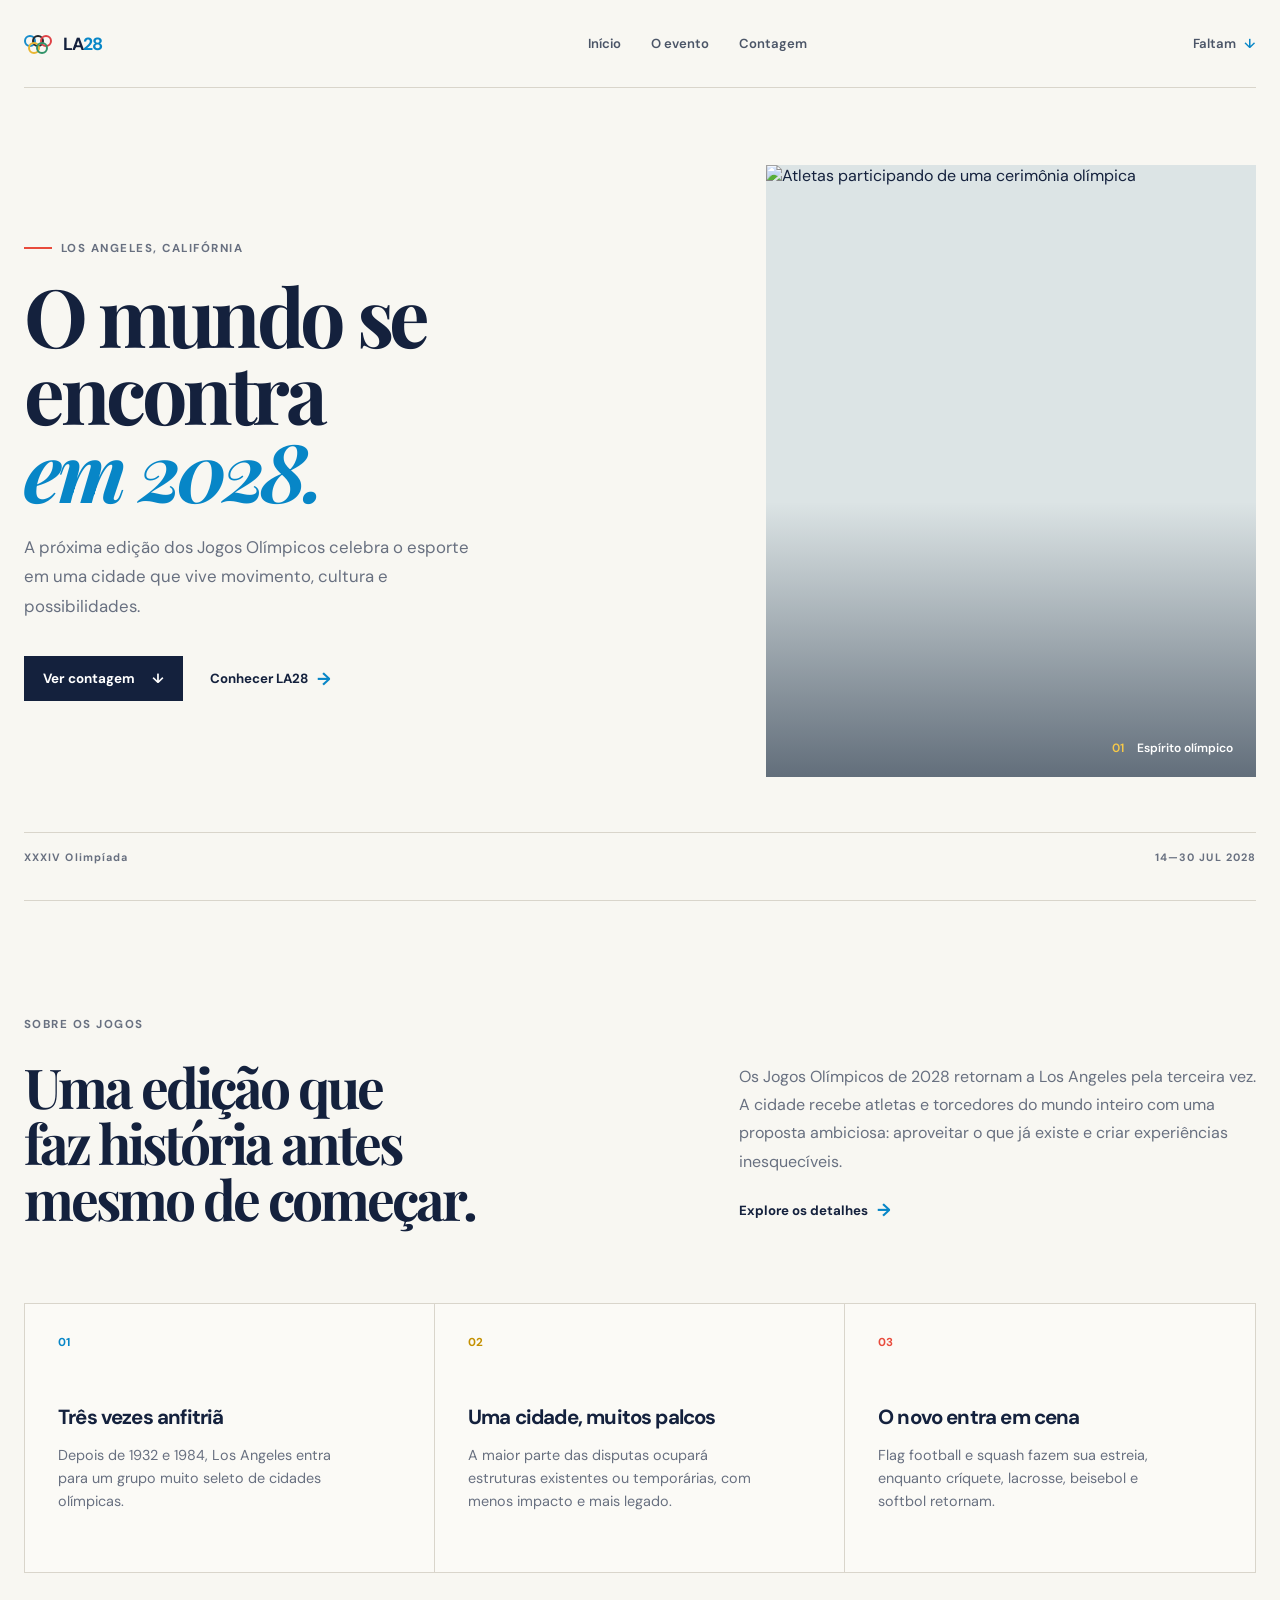
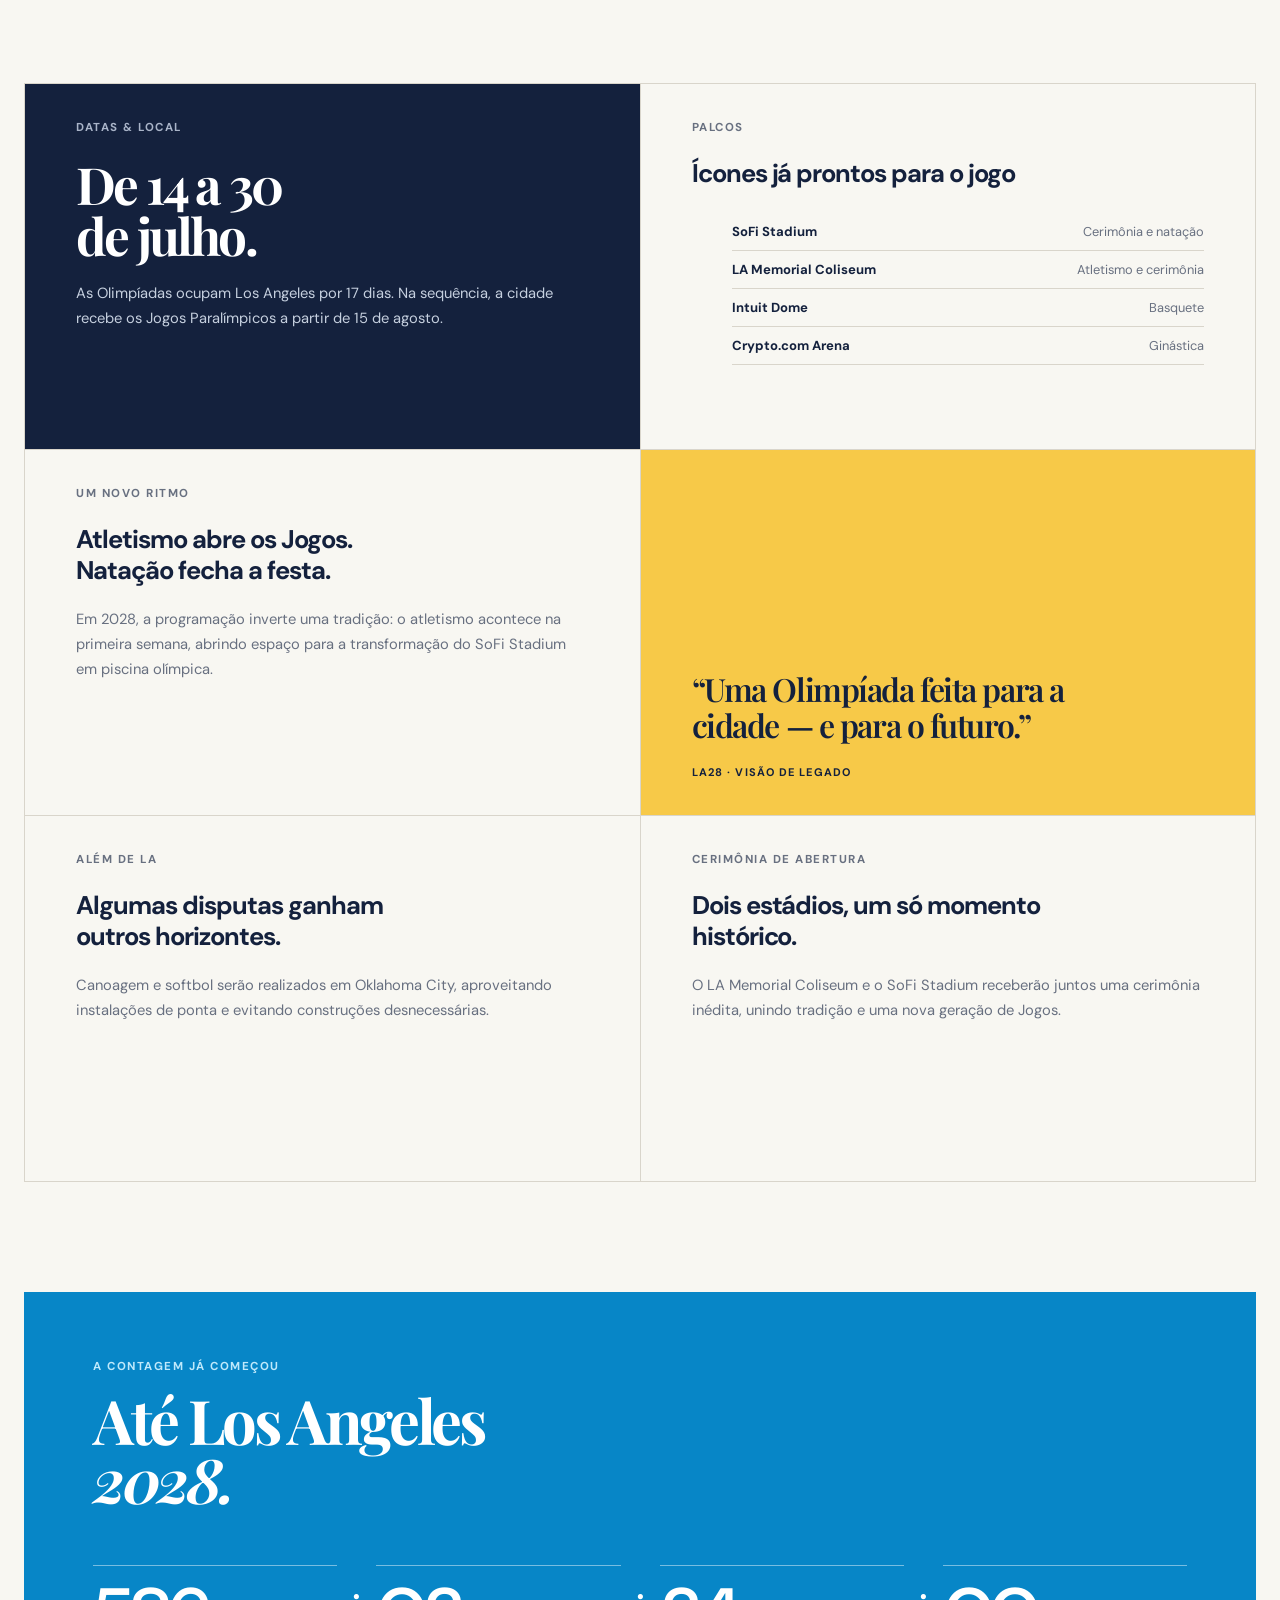
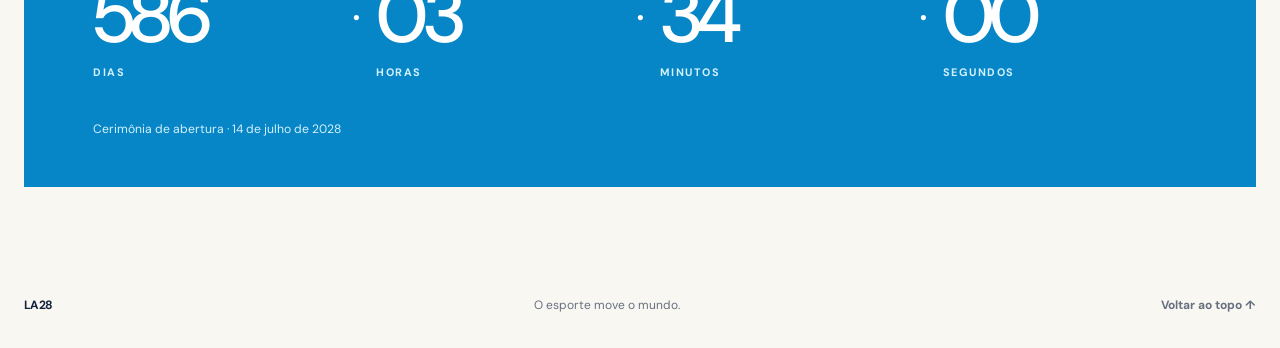
==== ContagemRegressiva/index.html @ 3d0eb28b "projetoContagem" ====
<!DOCTYPE html>
<html lang="pt-BR">
<head>
  <meta charset="UTF-8">
  <meta name="viewport" content="width=device-width, initial-scale=1.0">
  <meta name="description" content="Contagem regressiva para os Jogos Olímpicos de Los Angeles 2028.">
  <title>LA28 — Contagem regressiva</title>
  <link rel="preconnect" href="https://fonts.googleapis.com">
  <link rel="preconnect" href="https://fonts.gstatic.com" crossorigin>
  <link href="https://fonts.googleapis.com/css2?family=DM+Sans:opsz,wght@9..40,400;9..40,500;9..40,600;9..40,700&family=Playfair+Display:ital,wght@600;700&display=swap" rel="stylesheet">
  <link rel="stylesheet" href="style.css">
</head>
<body>
  <header class="site-header">
    <a class="brand" href="#inicio" aria-label="Ir para o início"><span class="brand-mark" aria-hidden="true"><i></i><i></i><i></i><i></i><i></i></span><span>LA<span>28</span></span></a>
    <nav aria-label="Navegação principal"><a href="#inicio">Início</a><a href="#sobre">O evento</a><a href="#contagem">Contagem</a></nav>
    <a class="header-link" href="#contagem">Faltam <span aria-hidden="true">↓</span></a>
  </header>
  <main>
    <section class="hero" id="inicio" aria-labelledby="hero-title">
      <div class="hero-copy">
        <p class="eyebrow"><span></span> Los Angeles, Califórnia</p>
        <h1 id="hero-title">O mundo se encontra<br><em>em 2028.</em></h1>
        <p class="hero-text">A próxima edição dos Jogos Olímpicos celebra o esporte em uma cidade que vive movimento, cultura e possibilidades.</p>
        <div class="hero-actions"><a class="button button-dark" href="#contagem">Ver contagem <span>↓</span></a><a class="text-link" href="#sobre">Conhecer LA28 <span>→</span></a></div>
      </div>
      <div class="hero-visual" aria-label="Imagens dos Jogos Olímpicos">
        <img src="https://segredosdomundo.r7.com/wp-content/uploads/2024/07/jogos-olimpicos-2-scaled.jpg" alt="Atletas participando de uma cerimônia olímpica" class="slide active">
        <img src="https://static.escolakids.uol.com.br/2024/06/cerimonia-de-abertura-das-olimpiadas-jogos-olimpicos-de-inverno-realizadas-em-beijing-na-china.jpg" alt="Cerimônia de abertura dos Jogos Olímpicos" class="slide">
        <img src="https://www.brasildefato.com.br/wp-content/uploads/2024/09/image_processing20240805-3906267-zywnuu.webp" alt="Público celebrando os Jogos Olímpicos" class="slide">
        <div class="visual-caption"><span class="slide-index">01</span><span>Espírito olímpico</span></div>
      </div>
      <div class="hero-meta"><span>XXXIV Olimpíada</span><span>14—30 JUL 2028</span></div>
    </section>
    <section class="intro" id="sobre" aria-labelledby="intro-title">
      <p class="section-label">Sobre os Jogos</p>
      <div class="intro-grid"><h2 id="intro-title">Uma edição que<br>faz história antes<br>mesmo de começar.</h2><div><p>Os Jogos Olímpicos de 2028 retornam a Los Angeles pela terceira vez. A cidade recebe atletas e torcedores do mundo inteiro com uma proposta ambiciosa: aproveitar o que já existe e criar experiências inesquecíveis.</p><a class="text-link" href="#detalhes">Explore os detalhes <span>→</span></a></div></div>
    </section>
    <section class="highlights" aria-label="Destaques de LA28">
      <article class="highlight-card accent-blue"><p class="card-number">01</p><h3>Três vezes anfitriã</h3><p>Depois de 1932 e 1984, Los Angeles entra para um grupo muito seleto de cidades olímpicas.</p></article>
      <article class="highlight-card accent-yellow"><p class="card-number">02</p><h3>Uma cidade, muitos palcos</h3><p>A maior parte das disputas ocupará estruturas existentes ou temporárias, com menos impacto e mais legado.</p></article>
      <article class="highlight-card accent-red"><p class="card-number">03</p><h3>O novo entra em cena</h3><p>Flag football e squash fazem sua estreia, enquanto críquete, lacrosse, beisebol e softbol retornam.</p></article>
    </section>
    <section class="details" id="detalhes" aria-label="Detalhes dos Jogos Olímpicos de 2028">
      <article class="detail-block detail-lead"><p class="section-label">Datas & local</p><h2>De 14 a 30<br>de julho.</h2><p>As Olimpíadas ocupam Los Angeles por 17 dias. Na sequência, a cidade recebe os Jogos Paralímpicos a partir de 15 de agosto.</p></article>
      <article class="detail-block"><p class="section-label">Palcos</p><h3>Ícones já prontos para o jogo</h3><ul class="venue-list"><li><strong>SoFi Stadium</strong><span>Cerimônia e natação</span></li><li><strong>LA Memorial Coliseum</strong><span>Atletismo e cerimônia</span></li><li><strong>Intuit Dome</strong><span>Basquete</span></li><li><strong>Crypto.com Arena</strong><span>Ginástica</span></li></ul></article>
      <article class="detail-block"><p class="section-label">Um novo ritmo</p><h3>Atletismo abre os Jogos. Natação fecha a festa.</h3><p>Em 2028, a programação inverte uma tradição: o atletismo acontece na primeira semana, abrindo espaço para a transformação do SoFi Stadium em piscina olímpica.</p></article>
      <article class="detail-block detail-quote"><p>“Uma Olimpíada feita para a cidade — e para o futuro.”</p><span>LA28 · visão de legado</span></article>
      <article class="detail-block"><p class="section-label">Além de LA</p><h3>Algumas disputas ganham outros horizontes.</h3><p>Canoagem e softbol serão realizados em Oklahoma City, aproveitando instalações de ponta e evitando construções desnecessárias.</p></article>
      <article class="detail-block"><p class="section-label">Cerimônia de abertura</p><h3>Dois estádios, um só momento histórico.</h3><p>O LA Memorial Coliseum e o SoFi Stadium receberão juntos uma cerimônia inédita, unindo tradição e uma nova geração de Jogos.</p></article>
    </section>
    <section class="countdown-section" id="contagem" aria-labelledby="countdown-title">
      <div class="countdown-heading"><div><p class="section-label">A contagem já começou</p><h2 id="countdown-title">Até Los Angeles<br><em>2028.</em></h2></div></div>
      <div class="countdown" aria-live="polite" aria-label="Tempo restante até os Jogos Olímpicos de 2028"><div class="time-unit"><strong id="days">000</strong><span>Dias</span></div><span class="time-separator" aria-hidden="true">:</span><div class="time-unit"><strong id="hours">00</strong><span>Horas</span></div><span class="time-separator" aria-hidden="true">:</span><div class="time-unit"><strong id="minutes">00</strong><span>Minutos</span></div><span class="time-separator" aria-hidden="true">:</span><div class="time-unit"><strong id="seconds">00</strong><span>Segundos</span></div></div>
      <p class="countdown-note">Cerimônia de abertura · 14 de julho de 2028</p>
    </section>
  </main>
  <footer><span>LA28</span><p>O esporte move o mundo.</p><a href="#inicio">Voltar ao topo ↑</a></footer>
  <script src="script.js"></script>
</body>
</html>
---- ContagemRegressiva/style.css ----
@import url("https://fonts.googleapis.com/css2?family=DM+Sans:opsz,wght@9..40,400;9..40,500;9..40,600;9..40,700&family=Playfair+Display:ital,wght@600;700&display=swap");

:root { --ink:#14213d; --paper:#f8f7f2; --sand:#ede9df; --muted:#687080; --line:#d9d5cb; --blue:#0786c7; --yellow:#f7c948; --red:#e84b3c; }
* { box-sizing:border-box; margin:0; }
html { scroll-behavior:smooth; }
body { color:var(--ink); background:var(--paper); font-family:"DM Sans",sans-serif; -webkit-font-smoothing:antialiased; }
a { color:inherit; text-decoration:none; }
.site-header { width:min(100% - 48px, 1280px); height:88px; margin:auto; display:flex; align-items:center; justify-content:space-between; border-bottom:1px solid var(--line); }
.brand { display:flex; align-items:center; gap:10px; font-size:1.1rem; font-weight:700; letter-spacing:-.06em; }.brand > span:last-child span { color:var(--blue); }
.brand-mark { position:relative; width:29px; height:18px; display:flex; align-items:center; }.brand-mark i { position:absolute; width:12px; height:12px; border:2px solid; border-radius:50%; }.brand-mark i:nth-child(1){border-color:#168ccc;left:0;top:0}.brand-mark i:nth-child(2){border-color:#24272b;left:8px;top:0}.brand-mark i:nth-child(3){border-color:#df4145;left:16px;top:0}.brand-mark i:nth-child(4){border-color:#e9b633;left:4px;top:7px}.brand-mark i:nth-child(5){border-color:#319369;left:12px;top:7px}
nav { display:flex; gap:30px; margin-left:100px; } nav a,.header-link { color:#4b5567; font-size:.82rem; font-weight:600; transition:color .2s ease; } nav a:hover,.header-link:hover { color:var(--blue); }.header-link span { color:var(--blue); margin-left:5px; }
main { overflow:hidden; }.hero { position:relative; display:grid; grid-template-columns:1.04fr .96fr; gap:clamp(2rem,7vw,9rem); align-items:center; width:min(100% - 48px, 1280px); min-height:calc(100vh - 88px); margin:auto; padding:64px 0 110px; }
.hero-copy { position:relative; z-index:1; }.eyebrow,.section-label { display:flex; align-items:center; gap:9px; color:var(--muted); font-size:.72rem; font-weight:700; letter-spacing:.13em; text-transform:uppercase; }.eyebrow span { width:28px; height:2px; background:var(--red); }
h1,h2 { font-family:"Playfair Display",serif; font-weight:700; letter-spacing:-.055em; } h1 { margin:20px 0 25px; font-size:clamp(3.7rem,6.3vw,6.5rem); line-height:.96; } h1 em,h2 em { color:var(--blue); font-style:italic; }.hero-text { max-width:460px; color:var(--muted); font-size:1.05rem; line-height:1.75; }.hero-actions { display:flex; align-items:center; gap:27px; margin-top:35px; }.button { display:inline-flex; gap:17px; align-items:center; padding:14px 19px; font-size:.84rem; font-weight:700; transition:transform .2s,background .2s; }.button-dark { color:white; background:var(--ink); }.button:hover { background:var(--blue); transform:translateY(-2px); }.text-link { display:inline-flex; gap:9px; align-items:center; width:max-content; font-size:.83rem; font-weight:700; }.text-link span { color:var(--blue); font-size:1.1rem; transition:transform .2s; }.text-link:hover span { transform:translateX(4px); }
.hero-visual { position:relative; width:100%; max-width:490px; aspect-ratio:4/5; justify-self:end; background:#dce4e5; overflow:hidden; }.hero-visual::after { position:absolute; inset:0; content:""; pointer-events:none; background:linear-gradient(180deg,transparent 55%,rgba(10,25,46,.58)); }.slide { position:absolute; width:100%; height:100%; opacity:0; object-fit:cover; transition:opacity .9s ease,transform 4s ease; transform:scale(1.04); }.slide.active { opacity:1; transform:scale(1); }.visual-caption { position:absolute; z-index:1; right:23px; bottom:21px; display:flex; gap:13px; align-items:center; color:#fff; font-size:.75rem; font-weight:600; }.slide-index { color:var(--yellow); }.hero-meta { position:absolute; bottom:36px; left:0; right:0; display:flex; justify-content:space-between; padding-top:17px; border-top:1px solid var(--line); color:var(--muted); font-size:.67rem; font-weight:700; letter-spacing:.1em; }
.intro { width:min(100% - 48px, 1280px); margin:auto; padding:116px 0 77px; border-top:1px solid var(--line); }.intro-grid { display:grid; grid-template-columns:1fr 1fr; gap:16%; align-items:end; margin-top:26px; }.intro h2,.countdown-heading h2 { font-size:clamp(2.6rem,4.3vw,4.6rem); line-height:1.02; }.intro-grid > div { padding-bottom:5px; }.intro-grid p { color:var(--muted); line-height:1.78; }.intro .text-link { margin-top:23px; }
.highlights { display:grid; grid-template-columns:repeat(3,1fr); width:min(100% - 48px, 1280px); margin:auto; border:1px solid var(--line); }.highlight-card { min-height:268px; padding:31px 33px; border-right:1px solid var(--line); background:#fbfaf6; transition:background .25s,transform .25s; }.highlight-card:last-child { border:0; }.highlight-card:hover { background:#fff; transform:translateY(-5px); }.card-number { margin-bottom:55px; font-size:.72rem; font-weight:700; }.accent-blue .card-number{color:var(--blue)}.accent-yellow .card-number{color:#c49000}.accent-red .card-number{color:var(--red)}.highlight-card h3,.detail-block h3 { font-size:1.28rem; letter-spacing:-.04em; line-height:1.18; }.highlight-card p:last-child { max-width:300px; margin-top:14px; color:var(--muted); font-size:.9rem; line-height:1.62; }
.details { display:grid; grid-template-columns:repeat(2,1fr); width:min(100% - 48px, 1280px); margin:110px auto; border-top:1px solid var(--line); border-left:1px solid var(--line); }.detail-block { min-height:366px; padding:36px clamp(1.7rem,4vw,5rem); border-right:1px solid var(--line); border-bottom:1px solid var(--line); }.detail-lead { background:var(--ink); color:#fff; }.detail-lead .section-label { color:#a9b4c8; }.detail-lead h2 { margin:24px 0 19px; font-size:clamp(2.8rem,4vw,4.2rem); line-height:.98; }.detail-block > p:not(.section-label) { margin-top:21px; color:var(--muted); font-size:.92rem; line-height:1.7; }.detail-lead > p:not(.section-label) { color:#c6d0df; }.detail-block h3 { max-width:350px; margin-top:24px; font-size:clamp(1.5rem,2vw,2rem); }.venue-list { margin-top:23px; list-style:none; }.venue-list li { display:flex; justify-content:space-between; gap:18px; padding:10px 0; border-bottom:1px solid var(--line); font-size:.8rem; }.venue-list strong { font-size:.82rem; }.venue-list span { color:var(--muted); text-align:right; }.detail-quote { display:flex; flex-direction:column; justify-content:flex-end; background:var(--yellow); }.detail-quote p { max-width:410px; margin:0!important; color:var(--ink)!important; font-family:"Playfair Display",serif; font-size:clamp(1.7rem,2.5vw,2.55rem)!important; font-weight:600; letter-spacing:-.045em; line-height:1.12!important; }.detail-quote span { margin-top:23px; font-size:.69rem; font-weight:700; letter-spacing:.1em; text-transform:uppercase; }
.countdown-section { width:min(100% - 48px, 1280px); margin:0 auto 110px; padding:67px clamp(1.5rem,5.4vw,6rem) 50px; color:#fff; background:var(--blue); }.countdown-heading { display:flex; justify-content:space-between; align-items:end; }.countdown-heading .section-label { color:#bfe9fb; }.countdown-heading h2 { margin-top:17px; font-size:clamp(2.9rem,4.8vw,5rem); line-height:.95; }.countdown-heading em { color:#fff; }.countdown { display:grid; grid-template-columns:1fr auto 1fr auto 1fr auto 1fr; gap:15px; align-items:center; margin-top:57px; }.time-unit { padding-top:14px; border-top:1px solid rgba(255,255,255,.45); }.time-unit strong { display:block; font-size:clamp(2.65rem,6vw,6.3rem); font-weight:500; letter-spacing:-.075em; line-height:.95; }.time-unit span { display:block; margin-top:12px; color:#d4f1fc; font-size:.68rem; font-weight:700; letter-spacing:.14em; text-transform:uppercase; }.time-separator { align-self:start; margin-top:4px; font-size:clamp(2.3rem,4vw,4.3rem); font-weight:300; }.countdown-note { margin-top:42px; color:#d4f1fc; font-size:.76rem; }
footer { display:flex; align-items:center; justify-content:space-between; width:min(100% - 48px, 1280px); margin:auto; padding:0 0 35px; color:var(--muted); font-size:.75rem; }footer > span { color:var(--ink); font-weight:700; letter-spacing:-.06em; }footer a { font-weight:700; }footer a:hover { color:var(--blue); }
@media (max-width:760px) { .site-header { width:min(100% - 32px,1280px); height:70px; }.site-header nav,.header-link { display:none; }.hero { grid-template-columns:1fr; gap:44px; width:min(100% - 32px,1280px); padding:58px 0 85px; }.hero-visual { width:82%; justify-self:end; }.hero-meta { bottom:28px; font-size:.58rem; }.intro,.highlights,.details,.countdown-section,footer { width:min(100% - 32px,1280px); }.intro { padding:80px 0 48px; }.intro-grid { grid-template-columns:1fr; gap:28px; }.highlights { grid-template-columns:1fr; }.highlight-card { min-height:auto; padding:28px; border-right:0; border-bottom:1px solid var(--line); }.highlight-card:last-child { border-bottom:0; }.highlight-card .card-number { margin-bottom:28px; }.details { grid-template-columns:1fr; margin:74px auto; }.detail-block { min-height:auto; padding:31px 28px; }.countdown-section { margin-bottom:70px; padding:45px 24px 35px; }.countdown { grid-template-columns:1fr 1fr; gap:22px 18px; margin-top:40px; }.time-separator { display:none; }.time-unit strong { font-size:3.4rem; }footer { padding-bottom:24px; }footer p { display:none; } }
@media (prefers-reduced-motion:reduce) { *,*::before,*::after { scroll-behavior:auto!important; transition-duration:.01ms!important; animation-duration:.01ms!important; } }
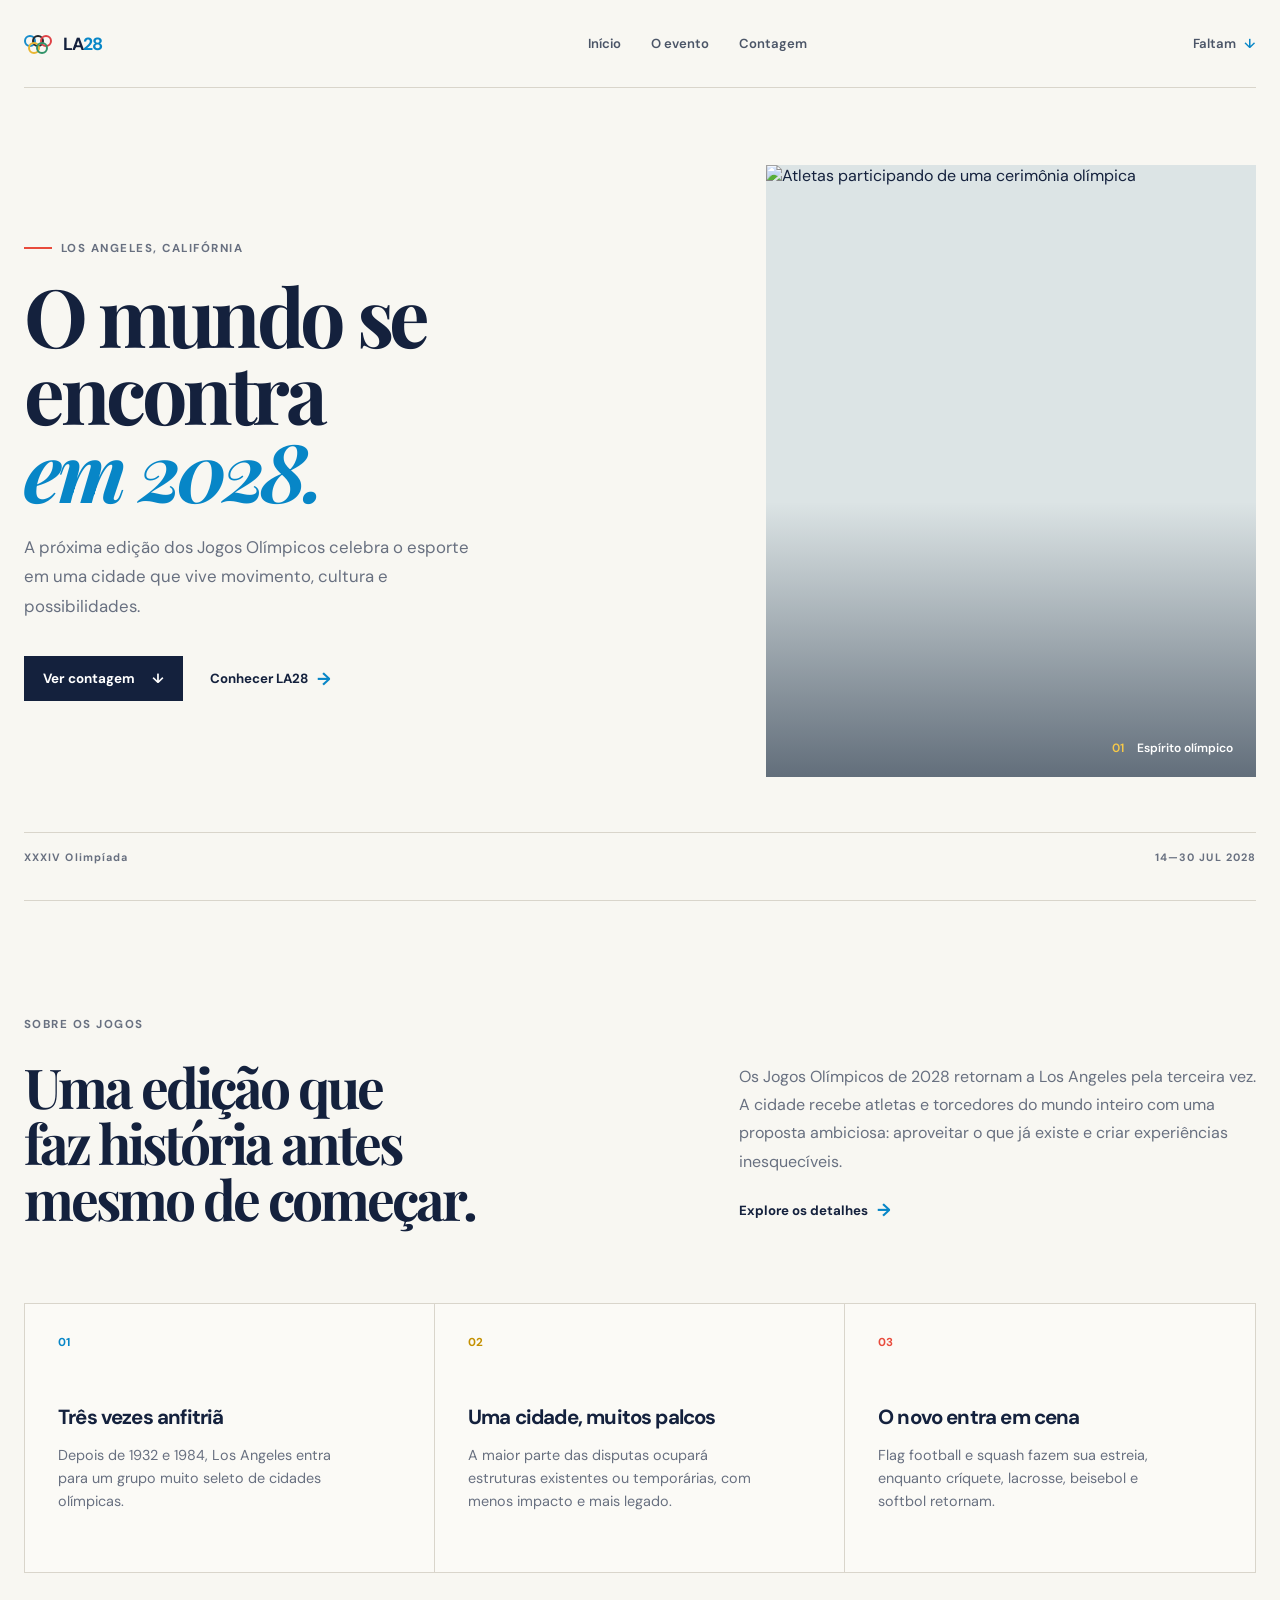
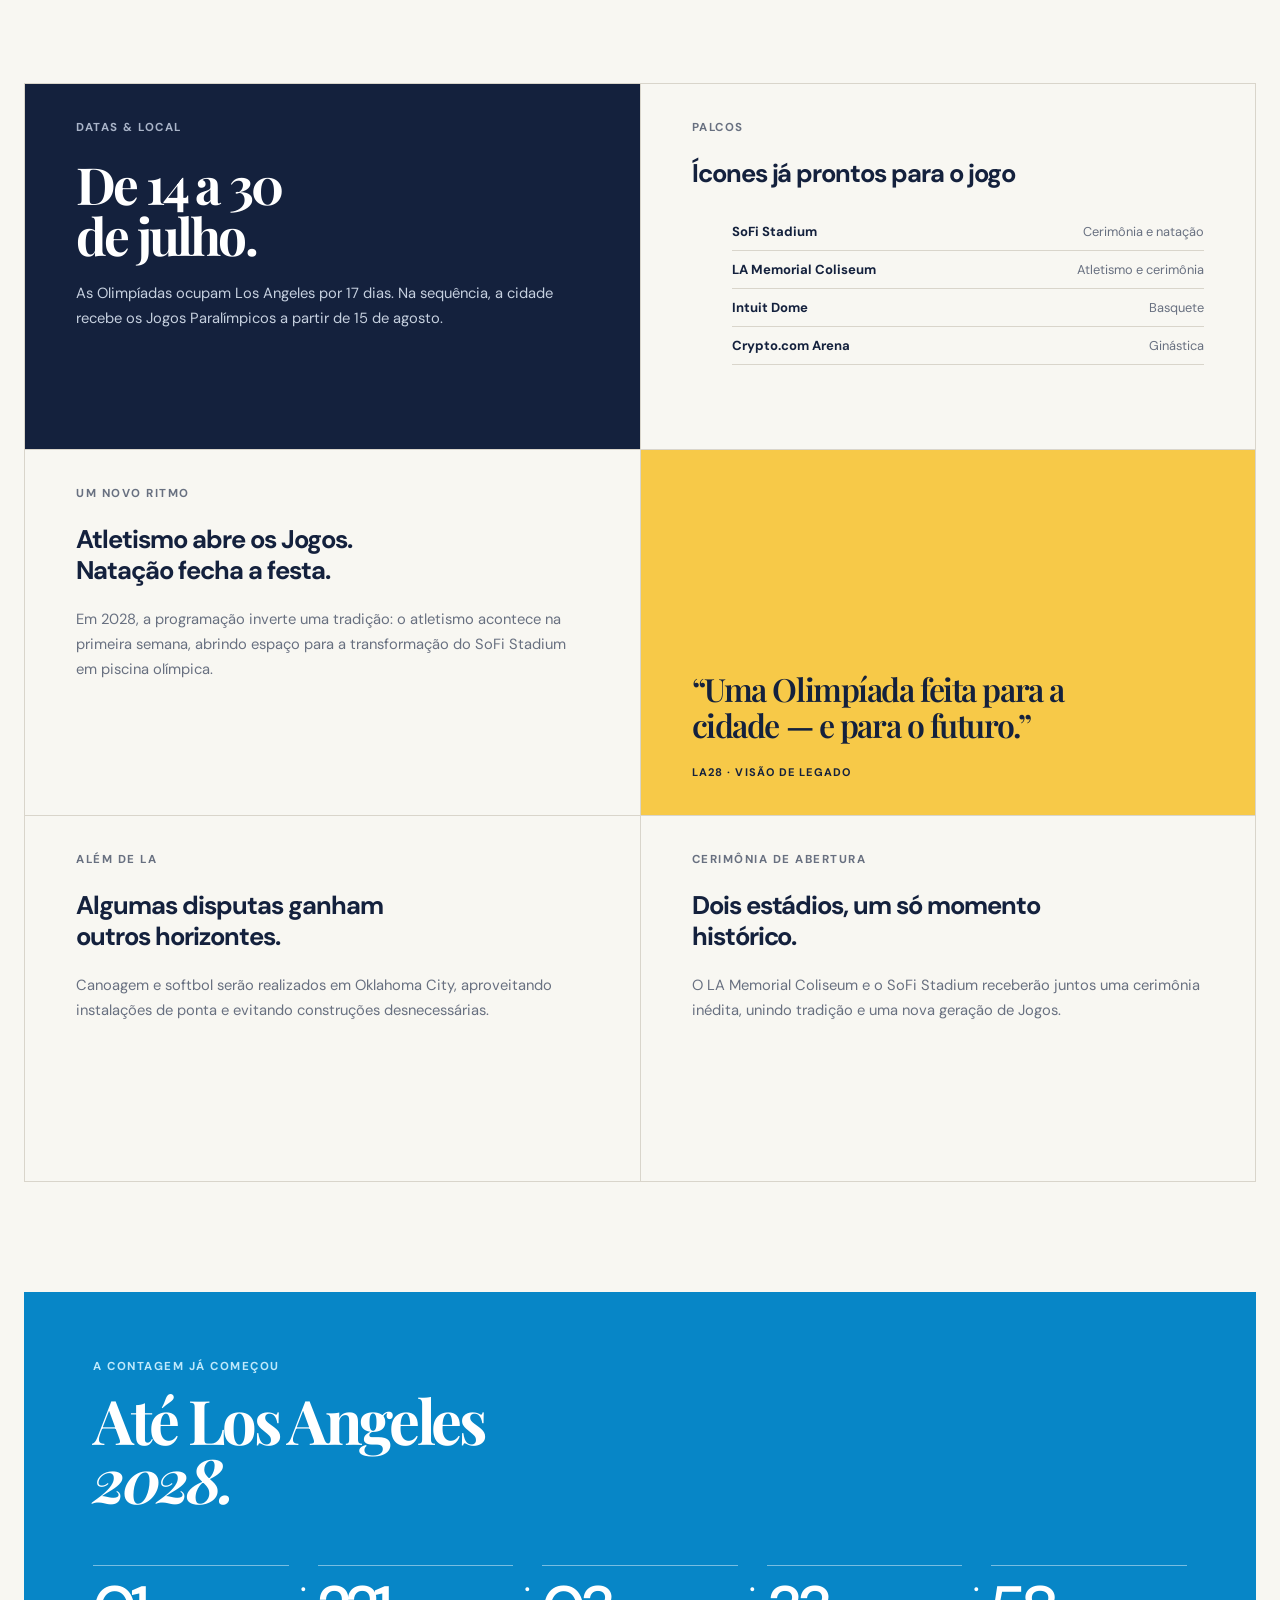
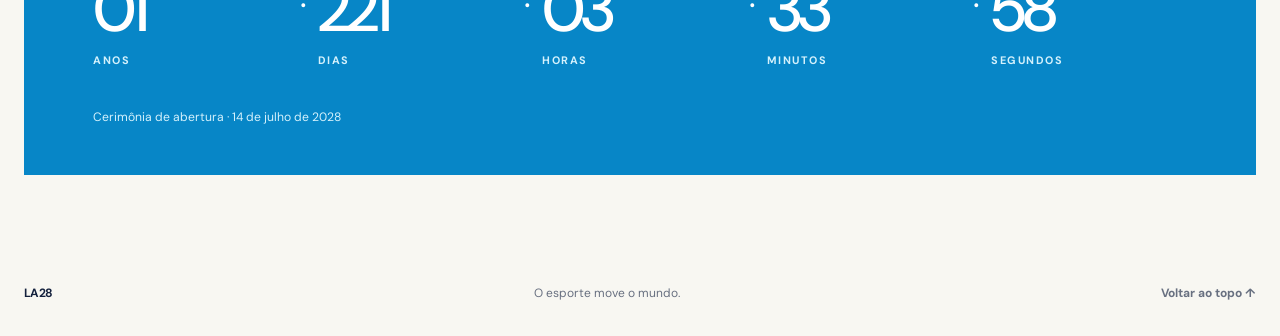
==== commit 7f21ed0d: "anosContagem" ====
--- a/ContagemRegressiva/index.html
+++ b/ContagemRegressiva/index.html
@@ -51,7 +51,7 @@
     </section>
     <section class="countdown-section" id="contagem" aria-labelledby="countdown-title">
       <div class="countdown-heading"><div><p class="section-label">A contagem já começou</p><h2 id="countdown-title">Até Los Angeles<br><em>2028.</em></h2></div></div>
-      <div class="countdown" aria-live="polite" aria-label="Tempo restante até os Jogos Olímpicos de 2028"><div class="time-unit"><strong id="days">000</strong><span>Dias</span></div><span class="time-separator" aria-hidden="true">:</span><div class="time-unit"><strong id="hours">00</strong><span>Horas</span></div><span class="time-separator" aria-hidden="true">:</span><div class="time-unit"><strong id="minutes">00</strong><span>Minutos</span></div><span class="time-separator" aria-hidden="true">:</span><div class="time-unit"><strong id="seconds">00</strong><span>Segundos</span></div></div>
+      <div class="countdown" aria-live="polite" aria-label="Tempo restante até os Jogos Olímpicos de 2028"><div class="time-unit"><strong id="years">00</strong><span>Anos</span></div><span class="time-separator" aria-hidden="true">:</span><div class="time-unit"><strong id="days">000</strong><span>Dias</span></div><span class="time-separator" aria-hidden="true">:</span><div class="time-unit"><strong id="hours">00</strong><span>Horas</span></div><span class="time-separator" aria-hidden="true">:</span><div class="time-unit"><strong id="minutes">00</strong><span>Minutos</span></div><span class="time-separator" aria-hidden="true">:</span><div class="time-unit"><strong id="seconds">00</strong><span>Segundos</span></div></div>
       <p class="countdown-note">Cerimônia de abertura · 14 de julho de 2028</p>
     </section>
   </main>
--- a/ContagemRegressiva/style.css
+++ b/ContagemRegressiva/style.css
@@ -16,7 +16,7 @@
 .intro { width:min(100% - 48px, 1280px); margin:auto; padding:116px 0 77px; border-top:1px solid var(--line); }.intro-grid { display:grid; grid-template-columns:1fr 1fr; gap:16%; align-items:end; margin-top:26px; }.intro h2,.countdown-heading h2 { font-size:clamp(2.6rem,4.3vw,4.6rem); line-height:1.02; }.intro-grid > div { padding-bottom:5px; }.intro-grid p { color:var(--muted); line-height:1.78; }.intro .text-link { margin-top:23px; }
 .highlights { display:grid; grid-template-columns:repeat(3,1fr); width:min(100% - 48px, 1280px); margin:auto; border:1px solid var(--line); }.highlight-card { min-height:268px; padding:31px 33px; border-right:1px solid var(--line); background:#fbfaf6; transition:background .25s,transform .25s; }.highlight-card:last-child { border:0; }.highlight-card:hover { background:#fff; transform:translateY(-5px); }.card-number { margin-bottom:55px; font-size:.72rem; font-weight:700; }.accent-blue .card-number{color:var(--blue)}.accent-yellow .card-number{color:#c49000}.accent-red .card-number{color:var(--red)}.highlight-card h3,.detail-block h3 { font-size:1.28rem; letter-spacing:-.04em; line-height:1.18; }.highlight-card p:last-child { max-width:300px; margin-top:14px; color:var(--muted); font-size:.9rem; line-height:1.62; }
 .details { display:grid; grid-template-columns:repeat(2,1fr); width:min(100% - 48px, 1280px); margin:110px auto; border-top:1px solid var(--line); border-left:1px solid var(--line); }.detail-block { min-height:366px; padding:36px clamp(1.7rem,4vw,5rem); border-right:1px solid var(--line); border-bottom:1px solid var(--line); }.detail-lead { background:var(--ink); color:#fff; }.detail-lead .section-label { color:#a9b4c8; }.detail-lead h2 { margin:24px 0 19px; font-size:clamp(2.8rem,4vw,4.2rem); line-height:.98; }.detail-block > p:not(.section-label) { margin-top:21px; color:var(--muted); font-size:.92rem; line-height:1.7; }.detail-lead > p:not(.section-label) { color:#c6d0df; }.detail-block h3 { max-width:350px; margin-top:24px; font-size:clamp(1.5rem,2vw,2rem); }.venue-list { margin-top:23px; list-style:none; }.venue-list li { display:flex; justify-content:space-between; gap:18px; padding:10px 0; border-bottom:1px solid var(--line); font-size:.8rem; }.venue-list strong { font-size:.82rem; }.venue-list span { color:var(--muted); text-align:right; }.detail-quote { display:flex; flex-direction:column; justify-content:flex-end; background:var(--yellow); }.detail-quote p { max-width:410px; margin:0!important; color:var(--ink)!important; font-family:"Playfair Display",serif; font-size:clamp(1.7rem,2.5vw,2.55rem)!important; font-weight:600; letter-spacing:-.045em; line-height:1.12!important; }.detail-quote span { margin-top:23px; font-size:.69rem; font-weight:700; letter-spacing:.1em; text-transform:uppercase; }
-.countdown-section { width:min(100% - 48px, 1280px); margin:0 auto 110px; padding:67px clamp(1.5rem,5.4vw,6rem) 50px; color:#fff; background:var(--blue); }.countdown-heading { display:flex; justify-content:space-between; align-items:end; }.countdown-heading .section-label { color:#bfe9fb; }.countdown-heading h2 { margin-top:17px; font-size:clamp(2.9rem,4.8vw,5rem); line-height:.95; }.countdown-heading em { color:#fff; }.countdown { display:grid; grid-template-columns:1fr auto 1fr auto 1fr auto 1fr; gap:15px; align-items:center; margin-top:57px; }.time-unit { padding-top:14px; border-top:1px solid rgba(255,255,255,.45); }.time-unit strong { display:block; font-size:clamp(2.65rem,6vw,6.3rem); font-weight:500; letter-spacing:-.075em; line-height:.95; }.time-unit span { display:block; margin-top:12px; color:#d4f1fc; font-size:.68rem; font-weight:700; letter-spacing:.14em; text-transform:uppercase; }.time-separator { align-self:start; margin-top:4px; font-size:clamp(2.3rem,4vw,4.3rem); font-weight:300; }.countdown-note { margin-top:42px; color:#d4f1fc; font-size:.76rem; }
+.countdown-section { width:min(100% - 48px, 1280px); margin:0 auto 110px; padding:67px clamp(1.5rem,5.4vw,6rem) 50px; color:#fff; background:var(--blue); }.countdown-heading { display:flex; justify-content:space-between; align-items:end; }.countdown-heading .section-label { color:#bfe9fb; }.countdown-heading h2 { margin-top:17px; font-size:clamp(2.9rem,4.8vw,5rem); line-height:.95; }.countdown-heading em { color:#fff; }.countdown { display:grid; grid-template-columns:repeat(4,1fr auto) 1fr; gap:11px; align-items:center; margin-top:57px; }.time-unit { padding-top:14px; border-top:1px solid rgba(255,255,255,.45); }.time-unit strong { display:block; font-size:clamp(2.65rem,5vw,5.5rem); font-weight:500; letter-spacing:-.075em; line-height:.95; }.time-unit span { display:block; margin-top:12px; color:#d4f1fc; font-size:.68rem; font-weight:700; letter-spacing:.14em; text-transform:uppercase; }.time-separator { align-self:start; margin-top:4px; font-size:clamp(2.3rem,3vw,3.5rem); font-weight:300; }.countdown-note { margin-top:42px; color:#d4f1fc; font-size:.76rem; }
 footer { display:flex; align-items:center; justify-content:space-between; width:min(100% - 48px, 1280px); margin:auto; padding:0 0 35px; color:var(--muted); font-size:.75rem; }footer > span { color:var(--ink); font-weight:700; letter-spacing:-.06em; }footer a { font-weight:700; }footer a:hover { color:var(--blue); }
 @media (max-width:760px) { .site-header { width:min(100% - 32px,1280px); height:70px; }.site-header nav,.header-link { display:none; }.hero { grid-template-columns:1fr; gap:44px; width:min(100% - 32px,1280px); padding:58px 0 85px; }.hero-visual { width:82%; justify-self:end; }.hero-meta { bottom:28px; font-size:.58rem; }.intro,.highlights,.details,.countdown-section,footer { width:min(100% - 32px,1280px); }.intro { padding:80px 0 48px; }.intro-grid { grid-template-columns:1fr; gap:28px; }.highlights { grid-template-columns:1fr; }.highlight-card { min-height:auto; padding:28px; border-right:0; border-bottom:1px solid var(--line); }.highlight-card:last-child { border-bottom:0; }.highlight-card .card-number { margin-bottom:28px; }.details { grid-template-columns:1fr; margin:74px auto; }.detail-block { min-height:auto; padding:31px 28px; }.countdown-section { margin-bottom:70px; padding:45px 24px 35px; }.countdown { grid-template-columns:1fr 1fr; gap:22px 18px; margin-top:40px; }.time-separator { display:none; }.time-unit strong { font-size:3.4rem; }footer { padding-bottom:24px; }footer p { display:none; } }
 @media (prefers-reduced-motion:reduce) { *,*::before,*::after { scroll-behavior:auto!important; transition-duration:.01ms!important; animation-duration:.01ms!important; } }
